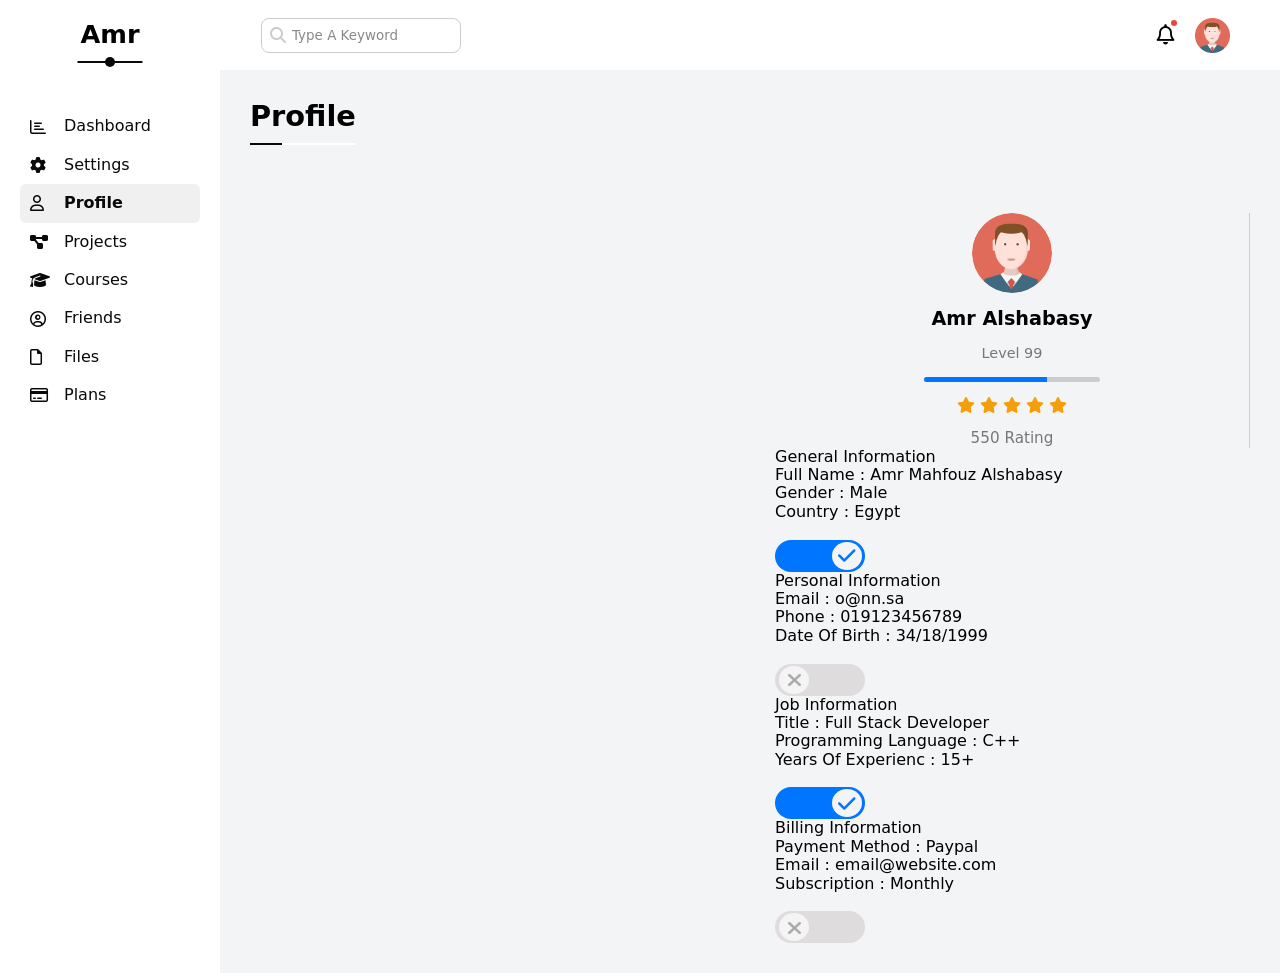
==== profile.html @ fb556662 "Update Backup Manager Widget & Adding Profile Page" ====
<!doctype html>
<html lang="en">
  <head>
    <meta charset="UTF-8" />
    <meta name="viewport" content="width=device-width, initial-scale=1.0" />
    <meta name="description" content="This is an application on HTML & CSS" />
    <title>Dashboard | T4</title>
    <!-- Font Awesome Liberary -->
    <link rel="stylesheet" href="./css/all.min.css" />
    <!-- Normalize Rendering -->
    <link rel="stylesheet" href="./css/modern-normalize.min.css" />
    <!-- Master Styles File -->
    <link rel="stylesheet" href="./css/styles.css" />
  </head>
  <body>
    <main class="parent">
      <!-- Start Header -->
      <header class="header">
        <form action="#">
          <i class="fa-solid fa-magnifying-glass"></i>
          <input type="search" placeholder="Type A Keyword " />
        </form>
        <div class="profile">
          <i class="fa-regular fa-bell"></i>
          <img
            src="./imgs/avatar.png"
            alt="Profile Image"
            loading="lazy"
            width="35"
            height="35"
          />
        </div>
      </header>

      <!-- Start Side Bar  -->
      <aside class="side-bar">
        <h1 class="special-headline">Amr</h1>
        <ul class="nav-bar">
          <li>
            <a href="./index.html">
              <i class="fa-regular fa-chart-bar"></i>
              <span>Dashboard</span>
            </a>
          </li>
          <li>
            <a href="./settings.html">
              <i class="fa-solid fa-gear"></i>
              <span>Settings</span>
            </a>
          </li>
          <li class="active">
            <a href="./profile.html">
              <i class="fa-regular fa-user"></i>
              <span>Profile</span>
            </a>
          </li>
          <li>
            <a href="./projects.html">
              <i class="fa-solid fa-diagram-project"></i>
              <span>Projects</span>
            </a>
          </li>
          <li>
            <a href="./courses.html">
              <i class="fa-solid fa-graduation-cap"></i>
              <span>Courses</span>
            </a>
          </li>
          <li>
            <a href="./friends.html">
              <i class="fa-regular fa-circle-user"></i>

              <span>Friends</span></a
            >
          </li>
          <li>
            <a href="./files.html">
              <i class="fa-regular fa-file"></i>
              <span>Files</span></a
            >
          </li>
          <li>
            <a href="./plans.html">
              <i class="fa-regular fa-credit-card"></i>
              <span>Plans</span></a
            >
          </li>
        </ul>
      </aside>

      <!-- Start Profile -->
      <section class="profile">
        <h1 class="special-heading">Profile</h1>
        <div class="profile-container">
          <div class="col-user card">
            <div class="user-info">
              <img
                src="./imgs/avatar.png"
                alt="User Image"
                loading="lazy"
                width="80"
                height="80px"
              />
              <p class="user-name">Amr Alshabasy</p>
              <span class="user-level">Level 99</span>
              <p class="progress-bar"><span></span></p>
              <div class="rating">
                <i class="fa-solid fa-star c-orange fs-13"></i>
                <i class="fa-solid fa-star c-orange fs-13"></i>
                <i class="fa-solid fa-star c-orange fs-13"></i>
                <i class="fa-solid fa-star c-orange fs-13"></i>
                <i class="fa-solid fa-star c-orange fs-13"></i>
              </div>
              <p class="rating-count">550 Rating</p>
            </div>
            <div class="user-full-details">
              <div class="general-info">
                <span>General Information</span>
                <p><span>Full Name : </span>Amr Mahfouz Alshabasy</p>
                <p><span>Gender : </span>Male</p>
                <p><span>Country : </span>Egypt</p>
                <label>
                  <input type="checkbox" class="special-checkbox" checked />
                  <div class="toggle-checkbox"></div>
                </label>
              </div>
              <div class="personal-info">
                <span>Personal Information</span>
                <p><span>Email : </span>o@nn.sa</p>
                <p><span>Phone : </span>019123456789</p>
                <p><span>Date Of Birth : </span>34/18/1999</p>
                <label>
                  <input type="checkbox" class="special-checkbox" />
                  <div class="toggle-checkbox"></div>
                </label>
              </div>
              <div class="job-info">
                <span>Job Information</span>
                <p><span>Title : </span>Full Stack Developer</p>
                <p><span>Programming Language : </span>C++</p>
                <p><span>Years Of Experienc : </span>15+</p>
                <label>
                  <input type="checkbox" class="special-checkbox" checked />
                  <div class="toggle-checkbox"></div>
                </label>
              </div>
              <div class="billing-info">
                <span>Billing Information</span>
                <p><span>Payment Method : </span>Paypal</p>
                <p><span>Email : </span>email@website.com</p>
                <p><span>Subscription : </span>Monthly</p>
                <label>
                  <input type="checkbox" class="special-checkbox" />
                  <div class="toggle-checkbox"></div>
                </label>
              </div>
            </div>
          </div>
        </div>
      </section>
    </main>
  </body>
</html>
---- css/styles.css ----
/* Container Dimensions */
/* Extra Small-Screen */
@media (max-width: 575px) {
  .container {
    width: 100%;
  }
}
/* Small-Screen */
@media (min-width: 576px) {
  .container {
    width: 540px;
  }
}
/* Medium-Screen */
@media (min-width: 768px) {
  .container {
    width: 720px;
  }
}
/* Large-Screen */
@media (min-width: 992px) {
  .container {
    width: 960px;
  }
}
/* Extra Large-Screen */
@media (min-width: 1200px) {
  .container {
    width: 1140px;
  }
}
/* X-Extra Large-Screen */
@media (min-width: 1400px) {
  .container {
    width: 1320px;
  }
}
/* Global Rules */
:root {
  --blue-color: #0075ff;
  --blue-alt-color: #0d69d5;
  --orange-color: #f59e0b;
  --green-color: #22c55e;
  --red-color: #f44336;
  --grey-color: #888;
  --paragraph-color: #777;
  --main-transition-durarion: 0.3s;
  --headline-size: 1.6rem;
  --card-padding: 20px;
  --card-border-radius: 8px;
}
::-webkit-scrollbar {
  width: 12px;
}
::-webkit-scrollbar-track {
  background-color: #e5e5e5;
}
::-webkit-scrollbar-thumb {
  background-color: var(--blue-color);
}
* {
  padding: 0;
  margin: 0;
  box-sizing: border-box;
  outline: none;
}
html {
  scroll-behavior: smooth;
}
@media (max-width: 576px) {
  html {
    font-size: 13px;
  }
}
ul {
  list-style: none;
}
a {
  text-decoration: none;
}
.special-heading {
  font-size: 1.8rem;
  width: fit-content;
  position: relative;
  margin-bottom: 80px;
}
.special-heading::before,
.special-heading::after {
  content: "";
  position: absolute;
  bottom: -12px;
  height: 2px;
}
.special-heading::before {
  background-color: #090909;
  width: 30%;
  left: 0;
}
.special-heading::after {
  background-color: #fff;
  width: 70%;
  left: 30%;
}

/* Parent Styles */
.parent {
  min-height: 100vh;
  display: grid;
  grid-template-columns: auto 1fr;
  grid-template-rows: 70px auto;
}
@media (max-width: 767px) {
  .parent {
    grid-template-columns: 30px 1fr;
  }
}

/* Header Styles */
.header {
  grid-column-start: 2;
  width: 100%;
  height: 70px;
  display: flex;
  justify-content: space-between;
  align-items: center;
  padding: 0 50px;
}
@media (max-width: 767px) {
  .header {
    padding-left: 25px;
    padding-right: 20px;
  }
}
.header form {
  display: flex;
  align-items: center;
}
.header form i {
  margin-right: -25px;
  position: relative;
  z-index: 2;
  color: #ccc;
}
.header form input[type="search"] {
  width: 200px;
  height: 35px;
  border: 1px solid #ccc;
  border-radius: 8px;
  outline: none;
  padding: 10px 10px 10px 30px;
  background-color: transparent;
  transition: width var(--main-transition-durarion);
  font-size: 0.84rem;
}
.header form input[type="search"]:focus {
  width: 230px;
  outline: 2px solid #e5e5e5;
}
@media (max-width: 767px) {
  .header form input[type="search"] {
    width: 160px;
  }
  .header form input[type="search"]:focus {
    width: 190px;
  }
}
.header form input[type="search"]::placeholder {
  color: var(--grey-color);
  transition: opacity var(--main-transition-durarion);
}
.header form input[type="search"]:focus::placeholder {
  opacity: 0;
}
.header .profile {
  display: flex;
  align-items: center;
}
.header .profile i {
  margin-right: 20px;
  font-size: 20px;
  position: relative;
}
.header .profile i::after {
  content: "";
  position: absolute;
  top: -5px;
  right: -2px;
  width: 6px;
  height: 6px;
  background-color: var(--red-color);
  border-radius: 50%;
}
.header .profile img {
  max-width: 100%;
  width: 35px;
}

/* Start Side Bar */
.side-bar {
  grid-column-start: 1;
  grid-row-start: 1;
  width: 220px;
  height: 100vh;
  padding: 20px;
}
@media (max-width: 767px) {
  .side-bar {
    width: 100%;
    padding: 0;
    padding-top: 20px;
    width: fit-content;
  }
}
.side-bar .special-headline {
  width: fit-content;
  text-align: center;
  font-size: var(--headline-size);
  margin: 0 auto;
  padding-bottom: 8px;
  position: relative;
}
@media (max-width: 767px) {
  .side-bar .special-headline {
    font-size: 13px;
  }
  .side-bar .special-headline::before,
  .side-bar .special-headline::after {
    content: "";
    display: none;
  }
}
.side-bar .special-headline::before {
  content: "";
  position: absolute;
  bottom: -10px;
  left: 50%;
  transform: translateX(-50%);
  width: 10px;
  height: 10px;
  background-color: #090909;
  border-radius: 50%;
}
.side-bar .special-headline::after {
  content: "";
  position: absolute;
  bottom: -6px;
  left: 50%;
  transform: translateX(-50%);
  width: 110%;
  height: 2px;
  background-color: #090909;
}
.side-bar .nav-bar {
  margin-top: 50px;
}
@media (max-width: 767px) {
  .side-bar .nav-bar {
    margin-top: 25px;
  }
}
.side-bar .nav-bar li a {
  display: flex;
  align-items: center;
  width: 100%;
  height: 100%;
  padding: 10px;
  color: #090909;
  gap: 10px;
  border-radius: 6px;
  transition: var(--main-transition-durarion);
}
@media (max-width: 767px) {
  .side-bar .nav-bar li a {
    justify-content: start;
    font-size: 11px;
  }
}
.side-bar .nav-bar li.active a {
  background-color: rgba(204, 204, 204, 0.3);
  font-weight: bold;
}
.side-bar .nav-bar li:hover a {
  background-color: rgba(204, 204, 204, 0.3);
}
.side-bar .nav-bar li a i {
  flex-basis: 15%;
}
.side-bar .nav-bar li a span {
  flex: 1;
  text-align: start;
}
@media (max-width: 767px) {
  .side-bar .nav-bar li a span {
    display: none;
  }
}

/* Start Dashboard & Settings */
.parent > .dashboard,
.parent > .settings,
.parent > .profile,
.parent > .projects,
.parent > .courses,
.parent > .friends,
.parent > .files,
.parent > .plans {
  grid-column-start: 2;
  grid-row-start: 2;
  width: 100%;
  padding: 30px;
  background-color: #f3f4f6;
}
@media (max-width: 767px) {
  .parent > .dashboard,
  .parent > .settings,
  .parent > .profile,
  .parent > .projects,
  .parenty > .courses,
  .parent > .friends,
  .parent > .files,
  .parent > .plans {
    padding: 0;
    padding-left: 5px;
    padding-top: 10px;
  }
}
.dashboard-container,
.settings-container,
.profile-container,
.projects-container,
.courses-container,
.friends-container,
.files-container,
.plans-container {
  display: grid;
  grid-template-columns: repeat(auto-fill, minmax(450px, 1fr));
  gap: 50px;
}
@media (max-width: 991px) {
  .dashboard-container,
  .settings-container,
  .profile-container,
  .projects-container,
  .courses-container,
  .friends-container,
  .files-container,
  .plans-container {
    grid-template-columns: minmax(335px, 1fr);
  }
}

/* User Card */
.dashboard .user-card {
  background-color: #fff;
  border-radius: var(--card-border-radius);
  overflow: hidden;
}
.dashboard .user-card .top {
  display: flex;
  justify-content: space-between;
  padding: var(--card-padding);
  background-color: rgb(128, 128, 128, 20%);
}
.dashboard .user-card .top .content h1 {
  font-size: var(--headline-size);
  margin-bottom: 5px;
}
@media (max-width: 767px) {
  .dashboard .user-card .top .content h1 {
    font-size: calc(var(--headline-size) - 0.5rem);
  }
}
.dashboard .user-card .top .content p {
  color: var(--paragraph-color);
  font-size: 0.9rem;
}
@media (max-width: 767px) {
  .dashboard .user-card .top .content p {
    font-size: 0.7rem;
  }
}
.dashboard .user-card .top img {
  max-width: 100%;
  width: 200px;
  aspect-ratio: 16 / 9;
}
@media (max-width: 767px) {
  .dashboard .user-card .top img {
    width: 120px;
  }
}
.dashboard .user-card .bottom {
  padding: 50px 0 20px;
  position: relative;
}
.dashboard .user-card .bottom img {
  max-width: 100%;
  width: 70px;
  height: 70px;
  position: absolute;
  top: -35px;
  left: 40px;
  border: 4px solid #fff;
  border-radius: 50%;
}
@media (max-width: 767px) {
  .dashboard .user-card .bottom img {
    width: 55px;
    height: 55px;
    top: -27.5px;
  }
}
.dashboard .user-card .bottom .stats {
  border-top: 1px solid #ccc;
  border-bottom: 1px solid #ccc;
  padding: 20px 60px;
  display: flex;
  justify-content: center;
  align-items: center;
  text-align: center;
  gap: 50px;
}
.dashboard .user-card .bottom .stats p {
  font-size: 1.1rem;
}
@media (max-width: 767px) {
  .dashboard .user-card .bottom .stats p {
    font-size: 0.8rem;
  }
}
.dashboard .user-card .bottom .stats p span {
  display: block;
  color: var(--paragraph-color);
  margin-top: 15px;
  font-size: 0.9rem;
}
@media (max-width: 767px) {
  .dashboard .user-card .bottom .stats p span {
    font-size: 0.6rem;
  }
}
.dashboard .user-card .bottom .btn {
  justify-self: end;
  margin-top: 50px;
  margin-right: 20px;
}
.dashboard .user-card .bottom .btn a {
  display: block;
  color: #fff;
  background-color: var(--blue-color);
  padding: 10px 15px;
  border-radius: 8px;
  font-size: 0.9rem;
  transition: var(--main-transition-durarion);
}
.dashboard .user-card .bottom .btn:hover a {
  background-color: var(--blue-alt-color);
}

/* Draft */
.dashboard .draft {
  background-color: #fff;
  padding: 20px;
  corner-shape: bevel;
  border-radius: 10px;
}
.dashboard .draft h1 {
  font-size: var(--headline-size);
}
.dashboard .draft p {
  color: var(--paragraph-color);
  margin-top: 10px;
}
.dashboard .draft form {
  display: flex;
  flex-direction: column;
  gap: 20px;
  margin-top: 30px;
}
.dashboard .draft form input[type="text"] {
  height: 40px;
  border: none;
  border-radius: 5px;
  background-color: rgb(128, 128, 128, 20%);
  padding-left: 20px;
  outline: none;
}
.dashboard .draft form textarea {
  height: 180px;
  resize: none;
  outline: none;
  border: none;
  border-radius: 5px;
  background-color: rgb(128, 128, 128, 20%);
  padding: 20px;
}
.dashboard .draft form input[type="button"] {
  align-self: end;
  width: fit-content;
  color: #fff;
  background-color: var(--blue-color);
  padding: 10px 15px;
  border: none;
  border-radius: 8px;
  font-size: 0.9rem;
  cursor: pointer;
  transition: var(--main-transition-durarion);
}
.dashboard .draft form input[type="button"]:hover {
  background-color: var(--blue-alt-color);
}

/* Targets */
.dashboard .targets {
  background-color: #fff;
  border-radius: var(--card-border-radius);
  padding: var(--card-padding);
}
.targets h1 {
  font-size: var(--headline-size);
}
.targets p {
  margin-top: 5px;
  color: var(--paragraph-color);
}
.targets .target-stats {
  margin-top: 25px;
}
.targets .target-stats li {
  display: flex;
  align-items: center;
  margin-bottom: 25px;
  gap: 15px;
}
.targets .target-stats li i {
  font-size: 20px;
  width: 80px;
  height: 80px;
  display: flex;
  align-items: center;
  justify-content: center;
}
.target-stats li:nth-child(1) i {
  background-color: rgba(13, 106, 213, 0.2);
  color: var(--blue-color);
}
.target-stats li:nth-child(2) i {
  background-color: rgb(245, 158, 11, 0.2);
  color: var(--orange-color);
}
.target-stats li:nth-child(3) i {
  background-color: rgb(34, 197, 94, 0.2);
  color: var(--green-color);
}
.target-stats li span:first-of-type {
  flex: 1;
}
.target-stats li span:first-of-type p:nth-child(2) {
  font-weight: bold;
  color: #090909;
}
.target-stats li span:first-of-type p:last-of-type {
  height: 3px;
  width: 100%;
  margin-top: 15px;
  position: relative;
}
.target-stats li span:first-of-type p:last-of-type::before {
  position: absolute;
  top: -35px;
  width: 40px;
  height: 25px;
  display: flex;
  justify-content: center;
  align-items: center;
  font-size: 11px;
  color: #ffffff;
  border-radius: 5px;
}
.target-stats li span:first-of-type p:last-of-type::after {
  content: "";
  position: absolute;
  top: -11px;
  border-width: 8px;
  border-style: solid;
}
.target-stats li:nth-child(1) span:first-of-type p:last-of-type::before {
  content: "80%";
  left: calc(80% - 20px);
  background-color: var(--blue-color);
}
.target-stats li:nth-child(2) span:first-of-type p:last-of-type::before {
  content: "55%";
  left: calc(55% - 20px);
  background-color: var(--orange-color);
}
.target-stats li:nth-child(3) span:first-of-type p:last-of-type::before {
  content: "75%";
  left: calc(75% - 20px);
  background-color: var(--green-color);
}
.target-stats li:nth-child(1) span:first-of-type p:last-of-type::after {
  left: calc(80% - 8px);
  border-color: var(--blue-color) transparent transparent;
}
.target-stats li:nth-child(2) span:first-of-type p:last-of-type::after {
  left: calc(55% - 8px);
  border-color: var(--orange-color) transparent transparent;
}
.target-stats li:nth-child(3) span:first-of-type p:last-of-type::after {
  left: calc(75% - 8px);
  border-color: var(--green-color) transparent transparent;
}
.target-stats li:nth-child(1) span:first-of-type p:last-of-type {
  background-color: rgba(13, 106, 213, 0.1);
}
.target-stats li:nth-child(2) span:first-of-type p:last-of-type {
  background-color: rgb(245, 158, 11, 0.1);
}
.target-stats li:nth-child(3) span:first-of-type p:last-of-type {
  background-color: rgb(34, 197, 94, 0.1);
}
.target-stats li span:first-of-type p span {
  display: block;
  height: 100%;
  width: var(--width);
}
.target-stats li:nth-child(1) span:first-of-type p span {
  background-color: var(--blue-color);
}
.target-stats li:nth-child(2) span:first-of-type p span {
  background-color: var(--orange-color);
}
.target-stats li:nth-child(3) span:first-of-type p span {
  background-color: var(--green-color);
}

/* Tickets */
.dashboard .tickets {
  background-color: #fff;
  border-radius: var(--card-border-radius);
  padding: var(--card-padding);
}
.tickets h1 {
  font-size: var(--headline-size);
}
.tickets p {
  margin-top: 5px;
  margin-bottom: 25px;
  color: var(--paragraph-color);
}
.tickets .tickets-container {
  display: flex;
  align-items: center;
  flex-wrap: wrap;
  gap: 25px;
  margin-top: 60px;
}
.tickets-container li {
  flex-basis: 45%;
  border: 1px solid #ccc;
  border-radius: 5px;
  display: flex;
  flex-direction: column;
  align-items: center;
  justify-content: center;
  padding: 10px;
}
.tickets-container li i {
  padding: 5px 0 10px;
  font-size: 1.6rem;
}
.tickets-container li:nth-child(1) i {
  color: var(--orange-color);
}
.tickets-container li:nth-child(2) i {
  color: var(--blue-color);
}
.tickets-container li:nth-child(3) i {
  color: var(--green-color);
}
.tickets-container li:nth-child(4) i {
  color: var(--red-color);
}
.tickets-container li span {
  padding: 5px 0;
}
.tickets-container li span:first-of-type {
  font-size: 1.7rem;
  font-weight: bold;
}
.tickets-container li span:last-of-type {
  color: var(--paragraph-color);
}

/* News */
.dashboard .news {
  background-color: #fff;
  border-radius: var(--card-border-radius);
  padding: var(--card-padding);
}
.news h1 {
  font-size: var(--headline-size);
  margin-bottom: 25px;
}
.news .news-container {
  display: flex;
  flex-direction: column;
}
.news .news-container li {
  display: flex;
  align-items: center;
  gap: 20px;
  padding: 20px 0;
}
.news .news-container li:not(:last-child) {
  border-bottom: 1px solid #ccc;
}
.news .news-container li img {
  max-width: 100%;
  width: 115px;
  aspect-ratio: 16 / 9;
  border-radius: 8px;
}
@media (max-width: 767px) {
  .news .news-container li img {
    width: 55px;
  }
}
.news .news-container li .content {
  flex: 1;
  text-align: left;
  line-height: 1.6;
  position: relative;
}
@media (max-width: 767px) {
  .news .news-container li .content {
    line-height: 1.8;
  }
}
.news .news-container li .content::before {
  content: "3 Days Ago";
  position: absolute;
  padding: 8px;
  top: 50%;
  transform: translateY(-50%);
  right: 0;
  background-color: #ccc;
  font-size: 0.7rem;
  border-radius: 6px;
}
@media (max-width: 767px) {
  .news .news-container li .content::before {
    padding: 5px;
    font-size: 0.5rem;
  }
}
.news .news-container li .content h2 {
  font-size: 1.12rem;
  word-spacing: -1px;
}
@media (max-width: 767px) {
  .news .news-container li .content h2 {
    font-size: 0.64rem;
  }
}
.news .news-container li .content p {
  font-size: 0.8rem;
}
@media (max-width: 767px) {
  .news .news-container li .content p {
    font-size: 0.52rem;
  }
}

/* Tasks */
.dashboard .tasks {
  background-color: #fff;
  border-radius: var(--card-border-radius);
  padding: var(--card-padding);
}
.tasks h1 {
  font-size: var(--headline-size);
}
.tasks .tasks-container {
  display: flex;
  flex-direction: column;
}
.tasks-container li {
  padding: 20px 0;
  line-height: 1.6;
  position: relative;
}
.tasks-container li:not(:last-child) {
  border-bottom: 1px solid #ccc;
}
.tasks-container li::before {
  content: "\f2ed";
  font-family: "Font Awesome 6 Free";
  font-weight: 500;
  position: absolute;
  padding: 8px;
  top: 50%;
  transform: translateY(-50%);
  right: 0;
  font-size: 1.1rem;
  cursor: pointer;
  color: #090909;
  transition: var(--main-transition-durarion);
}
.tasks-container li:hover::before {
  color: var(--red-color);
}
.tasks-container li h2 {
  font-size: 1.12rem;
}
.tasks-container li p {
  font-size: 0.8rem;
}
.tasks-container li:nth-child(4) > * {
  text-decoration: line-through;
  color: var(--paragraph-color);
}
.tasks-container li:nth-child(4)::before {
  color: var(--paragraph-color);
}

/* Search Items */
.dashboard .search-items {
  background-color: #fff;
  border-radius: var(--card-border-radius);
  padding: var(--card-padding);
}
.search-items > h1 {
  font-size: var(--headline-size);
  margin-bottom: 25px;
}
.search-items .search-items-cont {
  display: flex;
  justify-content: space-between;
}
.search-items-cont h1 {
  font-size: 1.1rem;
  color: var(--paragraph-color);
  margin-bottom: 35px;
}
.search-items-cont .search-count,
.search-items-cont .keywords {
  display: grid;
  grid-template-rows: 1fr;
  gap: 20px;
}
.search-items-cont .search-count li,
.search-items-cont .keywords li {
  height: 30px;
}
.search-items-cont .search-count li {
  background-color: #ccc;
  border-radius: 6px;
  font-size: 0.8rem;
  width: 50px;
  justify-self: end;
  display: flex;
  align-items: center;
  justify-content: center;
}

/* Uploads */
.dashboard .uploads {
  background-color: #fff;
  border-radius: var(--card-border-radius);
  padding: var(--card-padding);
}
.uploads > h1 {
  font-size: var(--headline-size);
  margin-bottom: 25px;
}
.uploads .uploads-container {
  display: flex;
  flex-direction: column;
}
.uploads .uploads-container li {
  display: flex;
  align-items: center;
  gap: 5px;
  position: relative;
}
.uploads .uploads-container li:not(:last-child) {
  border-bottom: 1px solid #ccc;
  padding: 10px 0;
}
.uploads .uploads-container li:last-of-type {
  padding-top: 10px;
}
.uploads .uploads-container li::before {
  content: "4.9 mb";
  position: absolute;
  padding: 8px;
  top: 50%;
  transform: translateY(-50%);
  right: 0;
  background-color: #ccc;
  font-size: 0.7rem;
  border-radius: 6px;
}
.uploads .uploads-container li img {
  max-width: 100%;
  width: 60px;
  aspect-ratio: 16 / 9;
  border-radius: 8px;
}
.uploads .uploads-container li .content {
  text-align: left;
  line-height: 1.6;
}
.uploads .uploads-container li .content h2 {
  font-size: 1rem;
  font-weight: normal;
}
.uploads .uploads-container li .content p {
  font-size: 0.8rem;
}

/* Progect Progress */
.project-progress {
  background-color: #fff;
  border-radius: var(--card-border-radius);
  padding: var(--card-padding);
  position: relative;
}
.project-progress > img {
  position: absolute;
  bottom: 0;
  right: 0;
  max-width: 100%;
  opacity: 0.2;
  width: 180px;
}
.project-progress > h1 {
  font-size: var(--headline-size);
  margin-bottom: 25px;
}
.project-progress .progress-flow {
  display: flex;
  flex-direction: column;
  gap: 30px;
}
.progress-flow li {
  display: flex;
  align-items: center;
  gap: 20px;
}
.progress-flow li .progress-status {
  display: block;
  width: 24px;
  height: 24px;
  border: 2px solid var(--blue-color);
  border-radius: 50%;
  position: relative;
}
.progress-flow li:not(:last-of-type) .progress-status::before {
  content: "";
  position: absolute;
  bottom: -32px;
  left: 50%;
  transform: translateX(-50%);
  height: 32px;
  width: 2px;
  background-color: var(--blue-color);
}
.progress-flow li:not(:last-child) .progress-status span {
  display: block;
  width: 16px;
  height: 16px;
  border-radius: 50%;
  background-color: var(--blue-color);
  position: absolute;
  top: 50%;
  left: 50%;
  transform: translate(-50%, -50%);
}
.progress-flow li:nth-child(4) .progress-status span {
  animation: flashing 2s linear infinite;
}
@keyframes flashing {
  0%,
  100% {
    background-color: var(--blue-color);
  }
  50% {
    background-color: #fff;
  }
}

/* Reminders */
.dashboard .reminders {
  background-color: #fff;
  border-radius: var(--card-border-radius);
  padding: var(--card-padding);
  display: flex;
  flex-direction: column;
}
.reminders > h1 {
  font-size: var(--headline-size);
  margin-bottom: 25px;
}
@media (min-width: 1720px) {
  .reminders > h1 {
    margin-bottom: 70px;
  }
}
.reminders .to-do-list {
  flex: 1;
  display: flex;
  flex-direction: column;
  gap: 25px;
}
.reminders .to-do-list .task {
  display: flex;
  flex-direction: column;
  gap: 10px;
  position: relative;
  padding-left: 35px;
}
.reminders .to-do-list .task::before,
.reminders .to-do-list .task::after {
  content: "";
  position: absolute;
  top: 50%;
  transform: translateY(-50%);
}
.reminders .to-do-list .task::before {
  left: 20px;
  height: 100%;
  width: 2px;
}
.reminders .to-do-list .task::after {
  left: -7px;
  height: 15px;
  width: 15px;
  border-radius: 50%;
}
.reminders .to-do-list .task:nth-child(1)::before,
.reminders .to-do-list .task:nth-child(1)::after {
  background-color: var(--blue-color);
}
.reminders .to-do-list .task:nth-child(2)::before,
.reminders .to-do-list .task:nth-child(2)::after {
  background-color: var(--green-color);
}
.reminders .to-do-list .task:nth-child(3)::before,
.reminders .to-do-list .task:nth-child(3)::after {
  background-color: var(--orange-color);
}
.reminders .to-do-list .task:nth-child(4)::before,
.reminders .to-do-list .task:nth-child(4)::after {
  background-color: var(--red-color);
}
.reminders .to-do-list .task .content {
  font-weight: bold;
  font-size: 0.94rem;
}
.reminders .to-do-list .task .duration {
  color: var(--paragraph-color);
  font-size: 0.8rem;
}

/* Latest Post */
.dashboard .latest-post {
  background-color: #fff;
  border-radius: var(--card-border-radius);
  padding: var(--card-padding);
  display: flex;
  flex-direction: column;
}
.latest-post > h1 {
  font-size: var(--headline-size);
  margin-bottom: 25px;
}
.latest-post .post {
  flex: 1;
  display: flex;
  flex-direction: column;
  justify-content: space-evenly;
  gap: 20px;
}
.latest-post .post .author {
  display: flex;
  align-items: center;
  gap: 30px;
}
.latest-post .post .author img {
  max-width: 100%;
  width: 50px;
}
.latest-post .post .author .name {
  font-size: 1rem;
  font-weight: bold;
  margin-bottom: 10px;
}
.latest-post .post .author .time {
  font-size: 0.8rem;
  color: var(--paragraph-color);
}
.latest-post .post .content {
  border-top: 1px solid #ccc;
  border-bottom: 1px solid #ccc;
  padding: 35px 0;
  line-height: 1.6;
  font-size: 1.1rem;
}
.latest-post .post .status {
  display: flex;
  justify-content: space-between;
  align-items: center;
  color: var(--paragraph-color);
}
.latest-post .post .status .like:hover .heart,
.latest-post .post .status .like:hover .count {
  animation: heart 1s linear 1;
}
@keyframes heart {
  50% {
    color: var(--red-color);
  }
}
.latest-post .post .status .comments:hover .comment,
.latest-post .post .status .comments:hover .count {
  animation: comment 1s linear 1;
}
@keyframes comment {
  50% {
    color: var(--blue-color);
  }
}

/* Social Media Stats */
.dashboard .social-media-stats {
  background-color: #fff;
  border-radius: var(--card-border-radius);
  padding: var(--card-padding);
  display: flex;
  flex-direction: column;
}
.social-media-stats > h1 {
  font-size: var(--headline-size);
  margin-bottom: 25px;
}
.social-media-stats .social-media {
  flex: 1;
  display: flex;
  flex-direction: column;
  justify-content: center;
  gap: 30px;
}
.social-media li {
  display: flex;
  align-items: center;
  height: 60px;
}
.social-media li i {
  height: 100%;
  width: 60px;
  color: #f3f4f6;
  font-size: 2.4rem;
  padding: 5px;
  display: flex;
  justify-content: center;
  align-items: center;
}
.social-media li .x-twitter {
  background-color: #14171a;
}
.social-media li .facebook {
  background-color: #1877f2;
}
.social-media li .youtube {
  background-color: #ff0000;
}
.social-media li .linkedin {
  background-color: #0a66c2;
}
.social-media li .details {
  flex: 1;
  display: flex;
  align-items: center;
  justify-content: space-between;
  height: 100%;
  padding: 0 15px;
}
.social-media li .x-twitter + .details {
  background-color: rgba(20, 23, 26, 0.2);
  color: #14171a;
}
.social-media li .facebook + .details {
  background-color: rgba(24, 119, 242, 0.2);
  color: #1877f2;
}
.social-media li .youtube + .details {
  background-color: rgba(255, 0, 0, 0.2);
  color: #ff0000;
}
.social-media li .linkedin + .details {
  background-color: rgba(10, 102, 194, 0.2);
  color: #0a66c2;
}
.social-media li .details .btn {
  display: flex;
  justify-content: center;
  align-items: center;
}
.social-media li .x-twitter + .details .btn {
  background-color: #14171a;
  color: #f3f4f6;
  padding: 5px 15px;
  border-radius: 6px;
  font-size: 0.8rem;
  cursor: pointer;
}
.social-media li .facebook + .details .btn {
  background-color: #1877f2;
  color: #f3f4f6;
  padding: 5px 15px;
  border-radius: 6px;
  font-size: 0.8rem;
  cursor: pointer;
}
.social-media li .youtube + .details .btn {
  background-color: #ff0000;
  color: #f3f4f6;
  padding: 5px 15px;
  border-radius: 6px;
  font-size: 0.8rem;
  cursor: pointer;
}
.social-media li .linkedin + .details .btn {
  background-color: #0a66c2;
  color: #f3f4f6;
  padding: 5px 15px;
  border-radius: 6px;
  font-size: 0.8rem;
  cursor: pointer;
}

/* Projects */
.dashboard .projects {
  background-color: #fff;
  border-radius: var(--card-border-radius);
  padding: var(--card-padding);
  grid-column: 1 / -1;
  display: flex;
  flex-direction: column;
}
.dashboard .projects > h1 {
  font-size: var(--headline-size);
  margin-bottom: 25px;
}
.dashboard .projects .table-wrapper {
  width: 100%;
  overflow-x: auto;
}
.dashboard .projects .projects-details,
.dashboard .projects .projects-details th,
.dashboard .projects .projects-details td {
  border: 1px solid #ccc;
  border-collapse: collapse;
}
.dashboard .projects .projects-details {
  width: 100%;
  min-width: 850px;
  text-align: left;
}
.dashboard .projects .projects-details thead {
  background-color: #ccc;
  font-size: 0.94rem;
}
.dashboard .projects .projects-details th {
  padding: 15px;
  padding-left: 10px;
}
.dashboard .projects .projects-details tbody {
  font-size: 0.85rem;
}
.dashboard .projects .projects-details tbody tr {
  transition: var(--main-transition-durarion);
}
.dashboard .projects .projects-details tbody tr:hover {
  background-color: rgba(229, 226, 221, 0.2);
}
.dashboard .projects .projects-details td {
  padding: 20px;
  padding-left: 10px;
}
.dashboard .projects .projects-details tbody .btn {
  width: fit-content;
  color: #fff;
  padding: 8px 25px;
  border: none;
  border-radius: 6px;
  font-size: 0.7rem;
  font-weight: bold;
  letter-spacing: 2px;
  display: flex;
  justify-content: center;
  align-items: center;
}
.dashboard .projects .projects-details tbody .btn.completed {
  background-color: var(--green-color);
}
.dashboard .projects .projects-details tbody .btn.pending {
  background-color: var(--orange-color);
}
.dashboard .projects .projects-details tbody .btn.inprogress {
  background-color: var(--blue-color);
}
.dashboard .projects .projects-details tbody .btn.rejected {
  background-color: var(--red-color);
}
.dashboard .projects .projects-details tbody img {
  max-width: 100%;
  width: 30px;
  border-radius: 50%;
  margin-right: -18px;
}

/* ################################################ */

/* Settings */
.settings .card {
  background-color: #fff;
  border-radius: var(--card-border-radius);
  padding: var(--card-padding);
  display: flex;
  flex-direction: column;
}
.settings .card > h1 {
  font-size: var(--headline-size);
  margin-bottom: 10px;
}
.settings .card > p {
  color: var(--paragraph-color);
  font-size: 0.9rem;
  margin-bottom: 25px;
}
input[type="checkbox"].special-checkbox {
  appearance: none;
}
input[type="checkbox"].special-checkbox + .toggle-checkbox {
  width: 90px;
  height: 32px;
  background-color: #dedcdc;
  border-radius: 18px;
  position: relative;
  transition: var(--main-transition-durarion);
}
@media (max-width: 767px) {
  input[type="checkbox"].special-checkbox + .toggle-checkbox {
    transform: scale(0.65);
    margin-right: -14px;
  }
}
input[type="checkbox"].special-checkbox:checked + .toggle-checkbox {
  background-color: var(--blue-color);
}
input[type="checkbox"].special-checkbox + .toggle-checkbox::before {
  content: "\f00d";
  font-family: "Font Awesome 6 Free";
  font-weight: 900;
  width: 30px;
  height: 28px;
  border-radius: 50%;
  position: absolute;
  top: 2px;
  left: 4px;
  background-color: #f4f4f4;
  color: #aaa;
  font-size: 20px;
  display: flex;
  justify-content: center;
  align-items: center;
  transition: var(--main-transition-durarion);
}
input[type="checkbox"].special-checkbox:checked + .toggle-checkbox::before {
  content: "\f00c";
  color: var(--blue-color);
  left: 57px;
}
/* Site Control */
.settings .form-cont {
  flex: 1;
}
.settings .form-cont form {
  display: flex;
  flex-direction: column;
  gap: 12px;
}
.settings .form-cont form caption {
  font-size: 1.2rem;
}
.settings .form-cont form label {
  color: var(--paragraph-color);
  display: flex;
  justify-content: space-between;
  align-items: center;
  font-size: 0.76rem;
}
.settings .form-cont form textarea {
  resize: none;
  width: 100%;
  min-height: 200px;
  border: 1px solid #ccc;
  border-radius: 6px;
  padding: 10px;
  font-size: 0.9rem;
  word-spacing: 4px;
}
.settings .form-cont form textarea::placeholder {
  font-size: 0.9rem;
  word-spacing: 4px;
}

/* General Info */
.general-info .form-cont {
  flex: 1;
}
.general-info .form-cont form {
  display: flex;
  flex-direction: column;
  gap: 25px;
}
.general-info .form-cont form label {
  font-size: 0.83rem;
  color: var(--paragraph-color);
  display: grid;
  justify-items: start;
  gap: 5px;
  grid-template-columns: repeat(2, 1fr) 60px;
}
.general-info .form-cont form label input {
  height: 35px;
  border: 1px solid #ccc;
  border-radius: 6px;
  padding: 10px;
  width: 100%;
}
.general-info .form-cont form label input:disabled {
  background-color: rgba(0, 117, 255, 0.12);
  cursor: no-drop;
}
.general-info .form-cont form label:not(:last-child) input {
  grid-column: 1 / -1;
}
.general-info .form-cont form label:last-child input {
  grid-column: 1 / 3;
}
.general-info .form-cont form label:last-child a {
  margin-left: 9px;
  font-size: 0.97rem;
  color: var(--blue-color);
}

/* Security Info */
.settings .security-info .security-options {
  flex: 1;
  display: flex;
  flex-direction: column;
}
.security-info .security-options label {
  display: flex;
  align-items: center;
  justify-content: space-between;
  color: var(--paragraph-color);
  border-bottom: 1px solid #ccc;
  padding-bottom: 25px;
}
.security-options p {
  display: flex;
  align-items: center;
  justify-content: space-between;
}
.security-options p:nth-child(odd) {
  font-size: 1.1rem;
}
.security-options p:nth-child(odd):not(:first-child) {
  margin-top: 20px;
}
.security-options p:nth-child(even) {
  color: var(--paragraph-color);
  font-size: 0.84rem;
  margin-top: 10px;
}
.security-options p:nth-child(even):not(:last-child) {
  border-bottom: 1px solid #ccc;
  padding-bottom: 25px;
}
.security-options p .btn {
  display: inline-block;
  width: 80px;
  height: 30px;
  background-color: var(--blue-color);
  color: #fff;
  border: none;
  border-radius: 6px;
  cursor: pointer;
  display: flex;
  justify-content: center;
  align-items: center;
}

/* Social Media Info */
.settings .social-info .form-cont {
  flex: 1;
}
.settings .social-info .form-cont form {
  height: 100%;
  width: 100%;
  display: flex;
  flex-direction: column;
  gap: 15px;
}
.settings .social-info .form-cont form > div {
  border: 1px solid #ccc;
  border-radius: 6px;
  overflow: hidden;
  height: fit-content;
  position: relative;
}
.settings .social-info .form-cont form input {
  width: 100%;
  height: 40px;
  background-color: #e5e5e55b;
  padding-left: 60px;
  border: none;
}
.settings .social-info .form-cont form input::placeholder {
  font-size: 0.83rem;
}
.settings .social-info .form-cont form > div i {
  position: absolute;
  top: 50%;
  transform: translateY(-50%);
  left: 15px;
  border-right: 1px solid #ccc;
  height: 40px;
  width: 30px;
  display: flex;
  justify-content: center;
  align-items: center;
  padding-right: 15px;
  color: #888;
  transition: var(--main-transition-durarion);
}
.settings .social-info .form-cont form > div:focus-within i {
  color: #121213;
}

/* Widgets Control */
.settings .widgets-control .widgets {
  flex: 1;
}
.settings .widgets-control .widgets li {
  cursor: pointer;
  display: flex;
  align-items: center;
  margin-bottom: 20px;
}
.settings .widgets-control .widgets li input {
  appearance: none;
}
.settings .widgets-control .widgets li input + label {
  font-size: 1.1rem;
  padding-left: 30px;
  position: relative;
}
.settings .widgets-control .widgets li input + label::before,
.settings .widgets-control .widgets li input + label::after {
  content: "";
  position: absolute;
  top: 0;
  left: 0;
  width: 20px;
  height: 20px;
}
.settings .widgets-control .widgets li input + label::before {
  border: 1px solid var(--grey-color);
  z-index: 2;
}
.settings .widgets-control .widgets li input + label::after {
  content: "\f00c";
  font-family: "Font Awesome 6 Free";
  font-weight: 900;
  font-size: 0.8rem;
  display: flex;
  justify-content: center;
  align-items: center;
  background-color: var(--blue-color);
  color: #fff;
  transition: var(--main-transition-durarion);
  transform: scale(0) rotate(360deg);
}
.settings .widgets-control .widgets li input:checked + label::after {
  transform: scale(1);
}
/* Backup Manager */
.settings .backup-manager .plans .duration {
  display: flex;
  flex-direction: column;
  gap: 20px;
  border-bottom: 1px solid #ccc;
  padding-bottom: 25px;
}
.settings .backup-manager .plans .duration label {
  display: flex;
  align-items: center;
}
.settings .backup-manager .duration input[type="radio"] {
  margin-right: 13px;
  width: 18px;
  height: 18px;
}
.settings .backup-manager .plans .type {
  display: flex;
  flex-wrap: wrap;
  align-items: center;
  justify-content: center;
  gap: 30px;
  margin-top: 20px;
}
.settings .backup-manager .plans .type > div {
  width: 120px;
  height: 80px;
  border: 1px solid #ccc;
  border-radius: 6px;
  display: flex;
  flex-direction: column;
  align-items: center;
  justify-content: space-between;
  gap: 13px;
  padding: 13px;
  cursor: pointer;
  position: relative;
}
.settings .backup-manager .plans .type label {
  width: 100%;
  height: 50%;
  text-align: center;
}
.settings .backup-manager .plans .type > div input[type="radio"] {
  appearance: none;
}
.settings .backup-manager .plans .type > div input:checked + .toggle-switch {
  position: absolute;
  top: 0;
  left: 0;
  width: 100%;
  height: 100%;
  border: 1px solid var(--blue-color);
  border-radius: 6px;
}

/* ################################################ */

/* Start Profile */
.profile .col-user {
  grid-column: 2 / -1;
  width: 100%;
}
.profile .col-user .user-info {
  display: flex;
  flex-direction: column;
  justify-content: center;
  align-items: center;
  gap: 15px;
  border-right: 1px solid #ccc;
}
.profile .col-user .user-info img {
  width: 80px;
  height: 80px;
  border-radius: 50%;
}
.profile .col-user .user-info .user-name {
  font-size: 1.2rem;
  font-weight: bold;
}
.profile .col-user .user-info .user-level {
  color: var(--paragraph-color);
  font-size: .9rem;
}
.profile .col-user .user-info .progress-bar {
  width: 11rem;
  height: 5px;
  background-color: #ccc;
  border-radius: 8px;
  overflow: hidden;
}
.profile .col-user .user-info .progress-bar span {
  display: block;
  background-color: var(--blue-color);
  width: 70%;
  height: 100%;
}
.profile .col-user .user-info .rating {
  color: var(--orange-color);
}
.profile .col-user .user-info .rating-count {
  color: var(--paragraph-color);
  font-size: .95rem;
}


/* 

######################################################
-- [ ### Dashboard ### ]

-- Date : 18 / 3 / 2026
-- Time : 5 : 50
-- Duration : 40 min


-- Date : 26 / 3 / 2026
-- Time : 7 : 19
-- Duration : 30 min


-- Date : 26 / 3 / 2026
-- Time : 10 : 00
-- Duration : 1  hr


-- Date : 2 / 4 / 2026
-- Time : 6 : 08
-- Duration : 1 : 10  hr


-- Date : 4 / 4 / 2026
-- Time : 5 : 58
-- Duration : 30 min


-- Date : 4 / 4 / 2026
-- Time : 9 : 14
-- Duration : 1 hr


-- Date : 6 / 4 / 2026
-- Time : 1 : 31
-- Duration : 1 : 30 hr


-- Date : 7 / 4 / 2026
-- Time : 12 : 32
-- Duration : 1 : 15 hr


-- Date : 8 / 4 / 2026
-- Time : 11 : 08
-- Duration : 1 hr


-- Date : 9 / 4 / 2026
-- Time : 7 : 30
-- Duration : 30 min


-- Date : 10 / 4 / 2026
-- Time : 2 : 01
-- Duration : 1 hr


-- Date : 11 / 4 / 2026
-- Date : 12 / 4 / 2026
-- Time : 12 : 41
-- Duration : 3 hr
######################################################

-- [ ### Settings ### ]

-- Date : 12 / 4 / 2026
-- Time : 1 : 40
-- Duration : 2 : 15 hr

-- Date : 16 / 4 / 2026
-- Time : 6 : 42
-- Duration : 40 min





*/
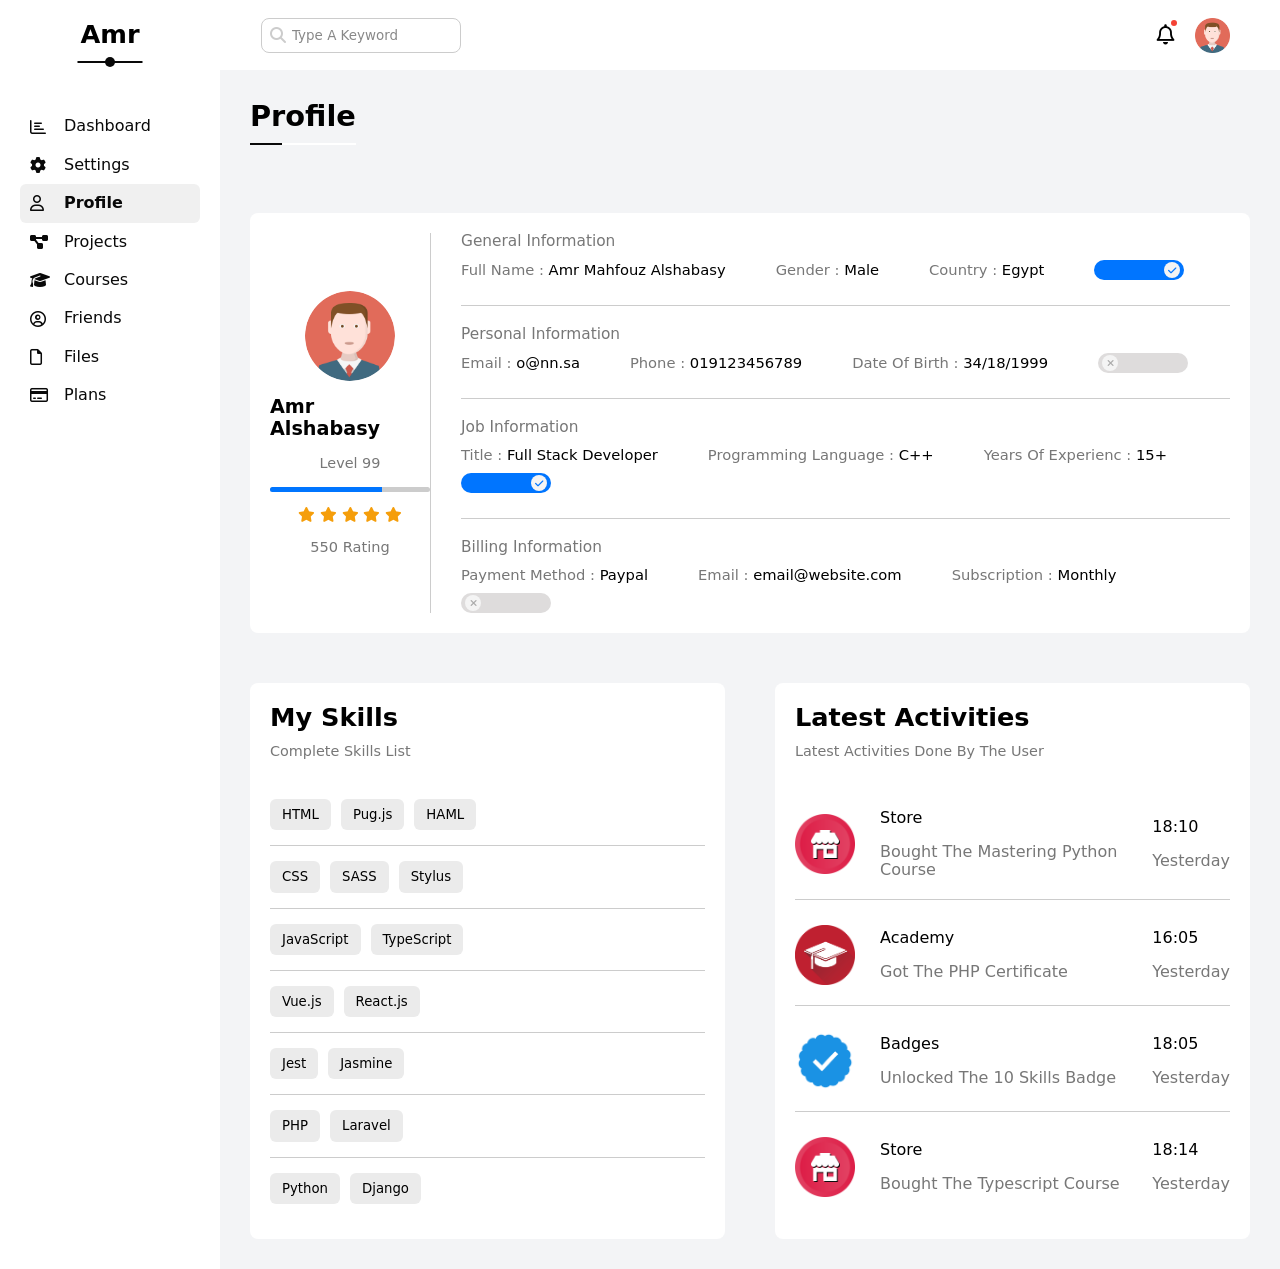
==== commit 3b9bfed0: "Complete Profile Page" ====
--- a/profile.html
+++ b/profile.html
@@ -98,8 +98,8 @@
                 src="./imgs/avatar.png"
                 alt="User Image"
                 loading="lazy"
-                width="80"
-                height="80px"
+                width="90"
+                height="90px"
               />
               <p class="user-name">Amr Alshabasy</p>
               <span class="user-level">Level 99</span>
@@ -156,6 +156,102 @@
               </div>
             </div>
           </div>
+
+          <section class="my-skills card">
+            <h1>My Skills</h1>
+            <p>Complete Skills List</p>
+            <ul class="skills-list">
+              <li>
+                <p>HTML</p>
+                <p>Pug.js</p>
+                <p>HAML</p>
+              </li>
+              <li>
+                <p>CSS</p>
+                <p>SASS</p>
+                <p>Stylus</p>
+              </li>
+              <li>
+                <p>JavaScript</p>
+                <p>TypeScript</p>
+              </li>
+              <li>
+                <p>Vue.js</p>
+                <p>React.js</p>
+              </li>
+              <li>
+                <p>Jest</p>
+                <p>Jasmine</p>
+              </li>
+              <li>
+                <p>PHP</p>
+                <p>Laravel</p>
+              </li>
+              <li>
+                <p>Python</p>
+                <p>Django</p>
+              </li>
+            </ul>
+          </section>
+
+          <section class="latest-activities card">
+            <h1>Latest Activities</h1>
+            <p>Latest Activities Done By The User</p>
+            <div class="activities">
+              <div class="activity">
+                <img src="./imgs/activity-01.png" alt="Activity Image" loading="lazy" />
+                <div class="details">
+                  <div class="info">
+                    <p>Store</p>
+                    <p>Bought The Mastering Python Course</p>
+                  </div>
+                  <div class="time">
+                    <p>18:10</p>
+                    <p>Yesterday</p>
+                  </div>
+                </div>
+              </div>
+              <div class="activity">
+                <img src="./imgs/activity-02.png" alt="Activity Image" loading="lazy" />
+                <div class="details">
+                  <div class="info">
+                    <p>Academy</p>
+                    <p>Got The PHP Certificate</p>
+                  </div>
+                  <div class="time">
+                    <p>16:05</p>
+                    <p>Yesterday</p>
+                  </div>
+                </div>
+              </div>
+              <div class="activity">
+                <img src="./imgs/activity-03.png" alt="Activity Image" loading="lazy" />
+                <div class="details">
+                  <div class="info">
+                    <p>Badges</p>
+                    <p>Unlocked The 10 Skills Badge</p>
+                  </div>
+                  <div class="time">
+                    <p>18:05</p>
+                    <p>Yesterday</p>
+                  </div>
+                </div>
+              </div>
+              <div class="activity">
+                <img src="./imgs/activity-01.png" alt="Activity Image" loading="lazy" />
+                <div class="details">
+                  <div class="info">
+                    <p>Store</p>
+                    <p>Bought The Typescript Course</p>
+                  </div>
+                  <div class="time">
+                    <p>18:14</p>
+                    <p>Yesterday</p>
+                  </div>
+                </div>
+              </div>
+            </div>
+          </section>
         </div>
       </section>
     </main>
--- a/css/styles.css
+++ b/css/styles.css
@@ -1326,18 +1326,18 @@
 /* ################################################ */
 
 /* Settings */
-.settings .card {
+.card {
   background-color: #fff;
   border-radius: var(--card-border-radius);
   padding: var(--card-padding);
   display: flex;
   flex-direction: column;
 }
-.settings .card > h1 {
+.card > h1 {
   font-size: var(--headline-size);
   margin-bottom: 10px;
 }
-.settings .card > p {
+.card > p {
   color: var(--paragraph-color);
   font-size: 0.9rem;
   margin-bottom: 25px;
@@ -1662,10 +1662,19 @@
 
 /* Start Profile */
 .profile .col-user {
-  grid-column: 2 / -1;
+  grid-column: 1 / -1;
   width: 100%;
+  display: flex;
+  flex-direction: row;
+  gap: 30px;
+}
+@media (max-width: 767px) {
+  .profile .col-user {
+    flex-direction: column;
+  }
 }
 .profile .col-user .user-info {
+  flex-basis: 15%;
   display: flex;
   flex-direction: column;
   justify-content: center;
@@ -1673,9 +1682,17 @@
   gap: 15px;
   border-right: 1px solid #ccc;
 }
+@media (max-width: 767px) {
+  .profile .col-user .user-info  {
+    border: none;
+    border-bottom: 1px solid #ccc;
+    padding-bottom: 20px;
+    margin-bottom: 10px;
+  }
+}
 .profile .col-user .user-info img {
-  width: 80px;
-  height: 80px;
+  width: 90px;
+  height: 90px;
   border-radius: 50%;
 }
 .profile .col-user .user-info .user-name {
@@ -1684,10 +1701,10 @@
 }
 .profile .col-user .user-info .user-level {
   color: var(--paragraph-color);
-  font-size: .9rem;
+  font-size: 0.9rem;
 }
 .profile .col-user .user-info .progress-bar {
-  width: 11rem;
+  width: 10rem;
   height: 5px;
   background-color: #ccc;
   border-radius: 8px;
@@ -1701,11 +1718,134 @@
 }
 .profile .col-user .user-info .rating {
   color: var(--orange-color);
+  font-size: .93rem;
 }
 .profile .col-user .user-info .rating-count {
   color: var(--paragraph-color);
-  font-size: .95rem;
-}
+  font-size: 0.91rem;
+}
+.profile .col-user .user-full-details {
+  flex: 1;
+}
+.profile .col-user .user-full-details > div {
+  display: flex;
+  flex-wrap: wrap;
+  align-items: center;
+  column-gap: 50px;
+  row-gap: 10px;
+}
+@media (max-width: 767px) {
+  .profile .col-user .user-full-details > div {
+    flex-direction: column;
+    gap: 20px;
+  }
+}
+.profile .col-user .user-full-details > div:not(:last-child) {
+  border-bottom: 1px solid #ccc;
+  padding-bottom: 25px;
+}
+.profile .col-user .user-full-details > div:not(:first-child) {
+  margin-top: 20px;
+}
+.profile .col-user .user-full-details > div > span:first-of-type {
+  flex-basis: 100%;
+  color: var(--paragraph-color);
+  font-size: .96rem;
+}
+.profile .col-user .user-full-details > div p {
+  font-size: .92rem;
+}
+.profile .col-user .user-full-details > div p span {
+  color: var(--paragraph-color);
+}
+.profile .user-full-details [type="checkbox"].special-checkbox + .toggle-checkbox {
+  width: 90px;
+  height: 20px;
+  margin-top: -19px;
+}
+.profile .user-full-details [type="checkbox"].special-checkbox + .toggle-checkbox::before {
+  height: 16px;
+  width: 16px;
+  font-size: .6rem;
+  top: 2px;
+}
+.profile .user-full-details [type="checkbox"].special-checkbox:checked + .toggle-checkbox::before {
+  left: 70px;
+}
+
+/* MY Skills */
+.profile .my-skills .skills-list li {
+  display: flex;
+  align-items: center;
+  gap: 10px;
+  padding: 15px 0;
+}
+@media (max-width: 767px) {
+  .profile .my-skills .skills-list li {
+    justify-content: center;
+  }
+}
+.profile .my-skills .skills-list li:not(:last-child) {
+  border-bottom: 1px solid #ccc;
+}
+.profile .my-skills .skills-list li p {
+  background-color: #ebebeb;
+  border-radius: 6px;
+  padding: 8px 12px;
+  font-size: .83rem;
+}
+
+/* Latest Activities */
+.profile .latest-activities {
+  grid-column: 2 / -1;
+}
+@media (max-width: 767px) {
+  .profile .latest-activities {
+    grid-column: 1 / -1;
+  }
+}
+.profile .latest-activities .activity {
+  display: flex;
+  align-items: center;
+  gap: 25px;
+  margin-top: 25px;
+}
+@media (max-width: 767px) {
+  .profile .latest-activities .activity {
+    flex-direction: column;
+    justify-content: center;
+  }
+}
+.profile .latest-activities .activity:not(:last-child) {
+  border-bottom: 1px solid #ccc;
+  padding-bottom: 20px;
+}
+.profile .latest-activities img {
+  width: 60px;
+  height: 60px;
+}
+.profile .latest-activities .activity .details {
+  flex: 1;
+  display: flex;
+  align-items: center;
+  justify-content: space-between;
+}
+@media (max-width: 767px) {
+  .profile .latest-activities .activity .details {
+    flex-direction: column;
+    justify-content: center;
+    text-align: center;
+  }
+  .profile .latest-activities .activity .details > div {
+    margin-top: 15px;
+  }
+}
+.profile .latest-activities .activity .details > div p:last-of-type {
+  color: var(--paragraph-color);
+  margin-top: 15px;
+}
+
+
 
 
 /* 
@@ -1780,11 +1920,22 @@
 -- Time : 1 : 40
 -- Duration : 2 : 15 hr
 
+
 -- Date : 16 / 4 / 2026
 -- Time : 6 : 42
 -- Duration : 40 min
 
 
+-- Date : 23 / 4 / 2026
+-- Time : 10 : 05
+-- Duration : 1 hr
+
+
+-- Date : 25 / 4 / 2026
+-- Time : 2 : 37
+-- Duration : 1 : 15 hr
+
+
 
 
 
